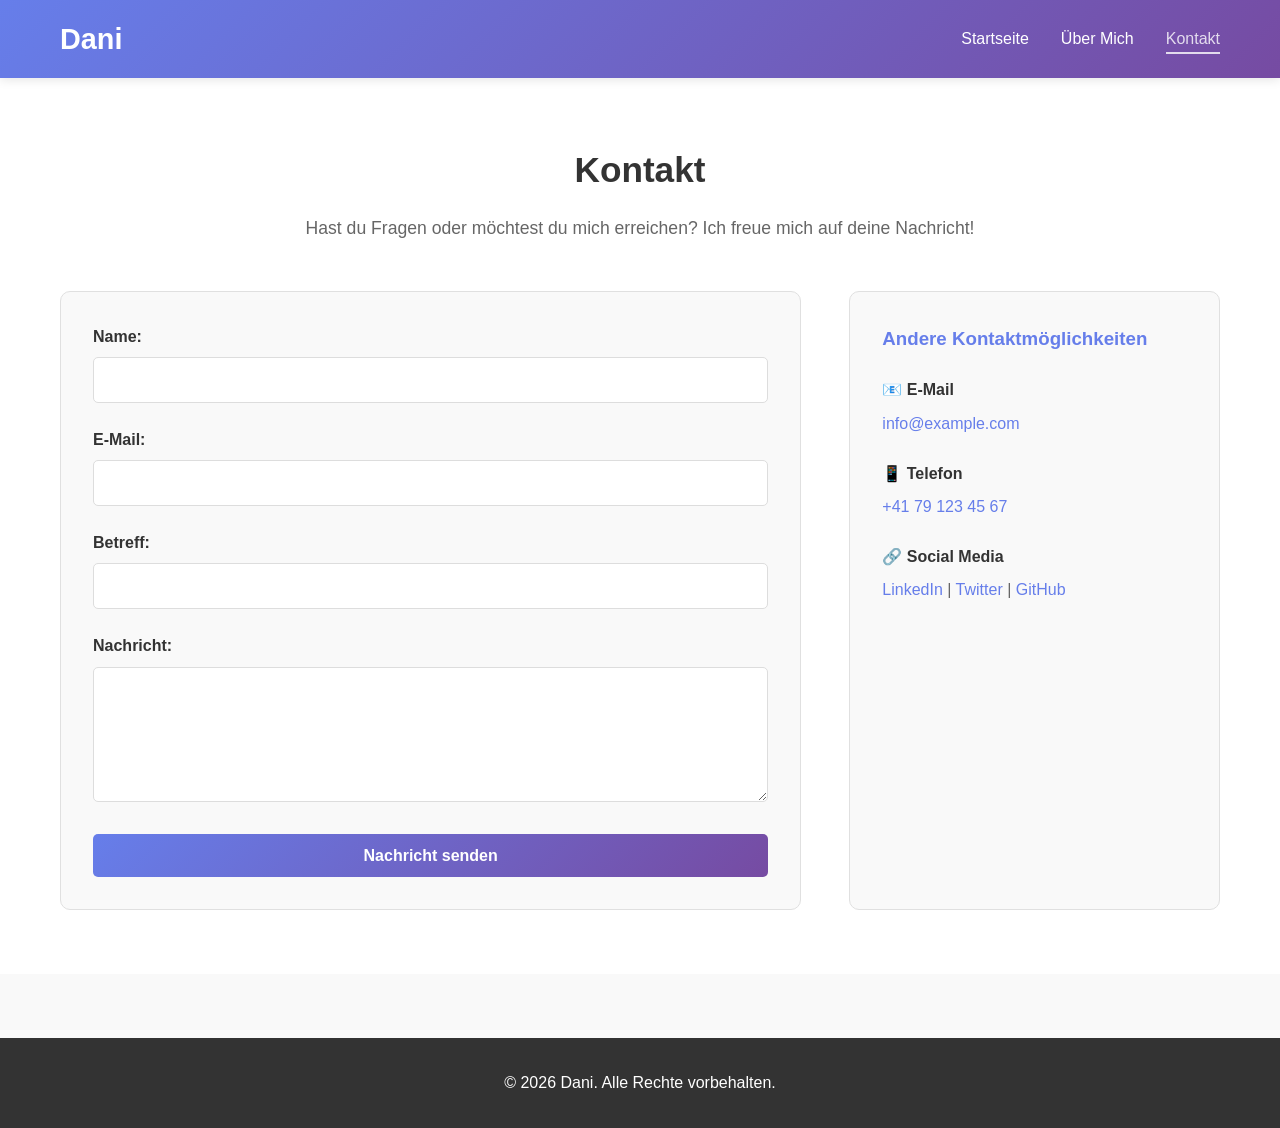
==== contact.html @ 3cc04a20 "Add all HTML pages for the homepage" ====
<!DOCTYPE html>
<html lang="de">
<head>
    <meta charset="UTF-8">
    <meta name="viewport" content="width=device-width, initial-scale=1.0">
    <title>Kontakt - Dani</title>
    <link rel="stylesheet" href="style.css">
</head>
<body>
    <nav class="navbar">
        <div class="nav-container">
            <h1 class="logo">Dani</h1>
            <ul class="nav-menu">
                <li><a href="index.html" class="nav-link">Startseite</a></li>
                <li><a href="about.html" class="nav-link">Über Mich</a></li>
                <li><a href="contact.html" class="nav-link active">Kontakt</a></li>
            </ul>
        </div>
    </nav>

    <section class="contact">
        <div class="container">
            <h2>Kontakt</h2>
            <p class="contact-intro">Hast du Fragen oder möchtest du mich erreichen? Ich freue mich auf deine Nachricht!</p>
            
            <div class="contact-content">
                <form class="contact-form">
                    <div class="form-group">
                        <label for="name">Name:</label>
                        <input type="text" id="name" name="name" required>
                    </div>

                    <div class="form-group">
                        <label for="email">E-Mail:</label>
                        <input type="email" id="email" name="email" required>
                    </div>

                    <div class="form-group">
                        <label for="subject">Betreff:</label>
                        <input type="text" id="subject" name="subject" required>
                    </div>

                    <div class="form-group">
                        <label for="message">Nachricht:</label>
                        <textarea id="message" name="message" rows="6" required></textarea>
                    </div>

                    <button type="submit" class="submit-button">Nachricht senden</button>
                </form>

                <div class="contact-info">
                    <h3>Andere Kontaktmöglichkeiten</h3>
                    <div class="info-item">
                        <h4>📧 E-Mail</h4>
                        <p><a href="mailto:info@example.com">info@example.com</a></p>
                    </div>
                    <div class="info-item">
                        <h4>📱 Telefon</h4>
                        <p><a href="tel:+41791234567">+41 79 123 45 67</a></p>
                    </div>
                    <div class="info-item">
                        <h4>🔗 Social Media</h4>
                        <p>
                            <a href="#">LinkedIn</a> | 
                            <a href="#">Twitter</a> | 
                            <a href="#">GitHub</a>
                        </p>
                    </div>
                </div>
            </div>
        </div>
    </section>

    <footer class="footer">
        <p>&copy; 2026 Dani. Alle Rechte vorbehalten.</p>
    </footer>
</body>
</html>
---- style.css ----
/* ===== General Styles ===== */
* {
    margin: 0;
    padding: 0;
    box-sizing: border-box;
}

body {
    font-family: 'Segoe UI', Tahoma, Geneva, Verdana, sans-serif;
    line-height: 1.6;
    color: #333;
    background-color: #f9f9f9;
}

.container {
    max-width: 1200px;
    margin: 0 auto;
    padding: 0 20px;
}

/* ===== Navigation ===== */
.navbar {
    background: linear-gradient(135deg, #667eea 0%, #764ba2 100%);
    padding: 1rem 0;
    position: sticky;
    top: 0;
    box-shadow: 0 2px 10px rgba(0, 0, 0, 0.1);
    z-index: 1000;
}

.nav-container {
    max-width: 1200px;
    margin: 0 auto;
    padding: 0 20px;
    display: flex;
    justify-content: space-between;
    align-items: center;
}

.logo {
    color: white;
    font-size: 1.8rem;
    font-weight: bold;
}

.nav-menu {
    display: flex;
    list-style: none;
    gap: 2rem;
}

.nav-link {
    color: white;
    text-decoration: none;
    transition: opacity 0.3s ease;
    font-weight: 500;
}

.nav-link:hover,
.nav-link.active {
    opacity: 0.8;
    border-bottom: 2px solid white;
    padding-bottom: 0.3rem;
}

/* ===== Hero Section ===== */
.hero {
    background: linear-gradient(135deg, #667eea 0%, #764ba2 100%);
    color: white;
    padding: 8rem 2rem;
    text-align: center;
}

.hero-content h2 {
    font-size: 3rem;
    margin-bottom: 1rem;
}

.hero-content p {
    font-size: 1.3rem;
    margin-bottom: 2rem;
}

.cta-button {
    display: inline-block;
    background: white;
    color: #667eea;
    padding: 0.8rem 2rem;
    border-radius: 5px;
    text-decoration: none;
    font-weight: bold;
    transition: transform 0.3s ease, box-shadow 0.3s ease;
}

.cta-button:hover {
    transform: translateY(-2px);
    box-shadow: 0 10px 20px rgba(0, 0, 0, 0.2);
}

/* ===== Features Section ===== */
.features {
    padding: 4rem 2rem;
    background: white;
}

.features h2 {
    text-align: center;
    font-size: 2.2rem;
    margin-bottom: 3rem;
}

.features-grid {
    display: grid;
    grid-template-columns: repeat(auto-fit, minmax(300px, 1fr));
    gap: 2rem;
}

.feature-card {
    background: linear-gradient(135deg, #667eea15 0%, #764ba215 100%);
    padding: 2rem;
    border-radius: 10px;
    text-align: center;
    transition: transform 0.3s ease, box-shadow 0.3s ease;
    border: 1px solid #e0e0e0;
}

.feature-card:hover {
    transform: translateY(-5px);
    box-shadow: 0 10px 25px rgba(0, 0, 0, 0.1);
}

.feature-card h3 {
    font-size: 1.5rem;
    margin-bottom: 1rem;
    color: #667eea;
}

.feature-card p {
    color: #666;
}

/* ===== About Section ===== */
.about {
    padding: 4rem 2rem;
    background: white;
}

.about h2 {
    font-size: 2.2rem;
    margin-bottom: 3rem;
    text-align: center;
}

.about-content {
    display: grid;
    grid-template-columns: 1fr 1fr;
    gap: 3rem;
    align-items: center;
}

.about-text h3 {
    font-size: 1.5rem;
    color: #667eea;
    margin-top: 1.5rem;
    margin-bottom: 0.8rem;
}

.about-text h3:first-child {
    margin-top: 0;
}

.about-text p {
    color: #666;
    margin-bottom: 1rem;
}

.skills-list {
    list-style: none;
    margin-top: 1rem;
}

.skills-list li {
    padding: 0.5rem 0;
    padding-left: 1.5rem;
    position: relative;
    color: #666;
}

.skills-list li:before {
    content: "✓";
    position: absolute;
    left: 0;
    color: #667eea;
    font-weight: bold;
}

.placeholder-image {
    background: linear-gradient(135deg, #667eea15 0%, #764ba215 100%);
    border: 2px dashed #667eea;
    border-radius: 10px;
    height: 300px;
    display: flex;
    align-items: center;
    justify-content: center;
    color: #999;
}

/* ===== Contact Section ===== */
.contact {
    padding: 4rem 2rem;
    background: white;
}

.contact h2 {
    font-size: 2.2rem;
    margin-bottom: 1rem;
    text-align: center;
}

.contact-intro {
    text-align: center;
    color: #666;
    margin-bottom: 3rem;
    font-size: 1.1rem;
}

.contact-content {
    display: grid;
    grid-template-columns: 2fr 1fr;
    gap: 3rem;
}

.contact-form {
    background: #f9f9f9;
    padding: 2rem;
    border-radius: 10px;
    border: 1px solid #e0e0e0;
}

.form-group {
    margin-bottom: 1.5rem;
}

.form-group label {
    display: block;
    margin-bottom: 0.5rem;
    font-weight: 600;
    color: #333;
}

.form-group input,
.form-group textarea {
    width: 100%;
    padding: 0.8rem;
    border: 1px solid #ddd;
    border-radius: 5px;
    font-family: inherit;
    font-size: 1rem;
    transition: border-color 0.3s ease;
}

.form-group input:focus,
.form-group textarea:focus {
    outline: none;
    border-color: #667eea;
    box-shadow: 0 0 0 3px rgba(102, 126, 234, 0.1);
}

.submit-button {
    background: linear-gradient(135deg, #667eea 0%, #764ba2 100%);
    color: white;
    padding: 0.8rem 2rem;
    border: none;
    border-radius: 5px;
    font-size: 1rem;
    font-weight: bold;
    cursor: pointer;
    width: 100%;
    transition: transform 0.3s ease, box-shadow 0.3s ease;
}

.submit-button:hover {
    transform: translateY(-2px);
    box-shadow: 0 5px 15px rgba(102, 126, 234, 0.4);
}

.contact-info {
    background: #f9f9f9;
    padding: 2rem;
    border-radius: 10px;
    border: 1px solid #e0e0e0;
}

.contact-info h3 {
    margin-bottom: 1.5rem;
    color: #667eea;
}

.info-item {
    margin-bottom: 1.5rem;
}

.info-item h4 {
    margin-bottom: 0.5rem;
    color: #333;
}

.info-item p {
    color: #666;
}

.info-item a {
    color: #667eea;
    text-decoration: none;
    transition: color 0.3s ease;
}

.info-item a:hover {
    color: #764ba2;
    text-decoration: underline;
}

/* ===== Footer ===== */
.footer {
    background: #333;
    color: white;
    text-align: center;
    padding: 2rem;
    margin-top: 4rem;
}

/* ===== Responsive Design ===== */
@media (max-width: 768px) {
    .nav-menu {
        gap: 1rem;
        font-size: 0.9rem;
    }

    .hero-content h2 {
        font-size: 2rem;
    }

    .about-content {
        grid-template-columns: 1fr;
    }

    .contact-content {
        grid-template-columns: 1fr;
    }

    .features-grid {
        grid-template-columns: 1fr;
    }
}
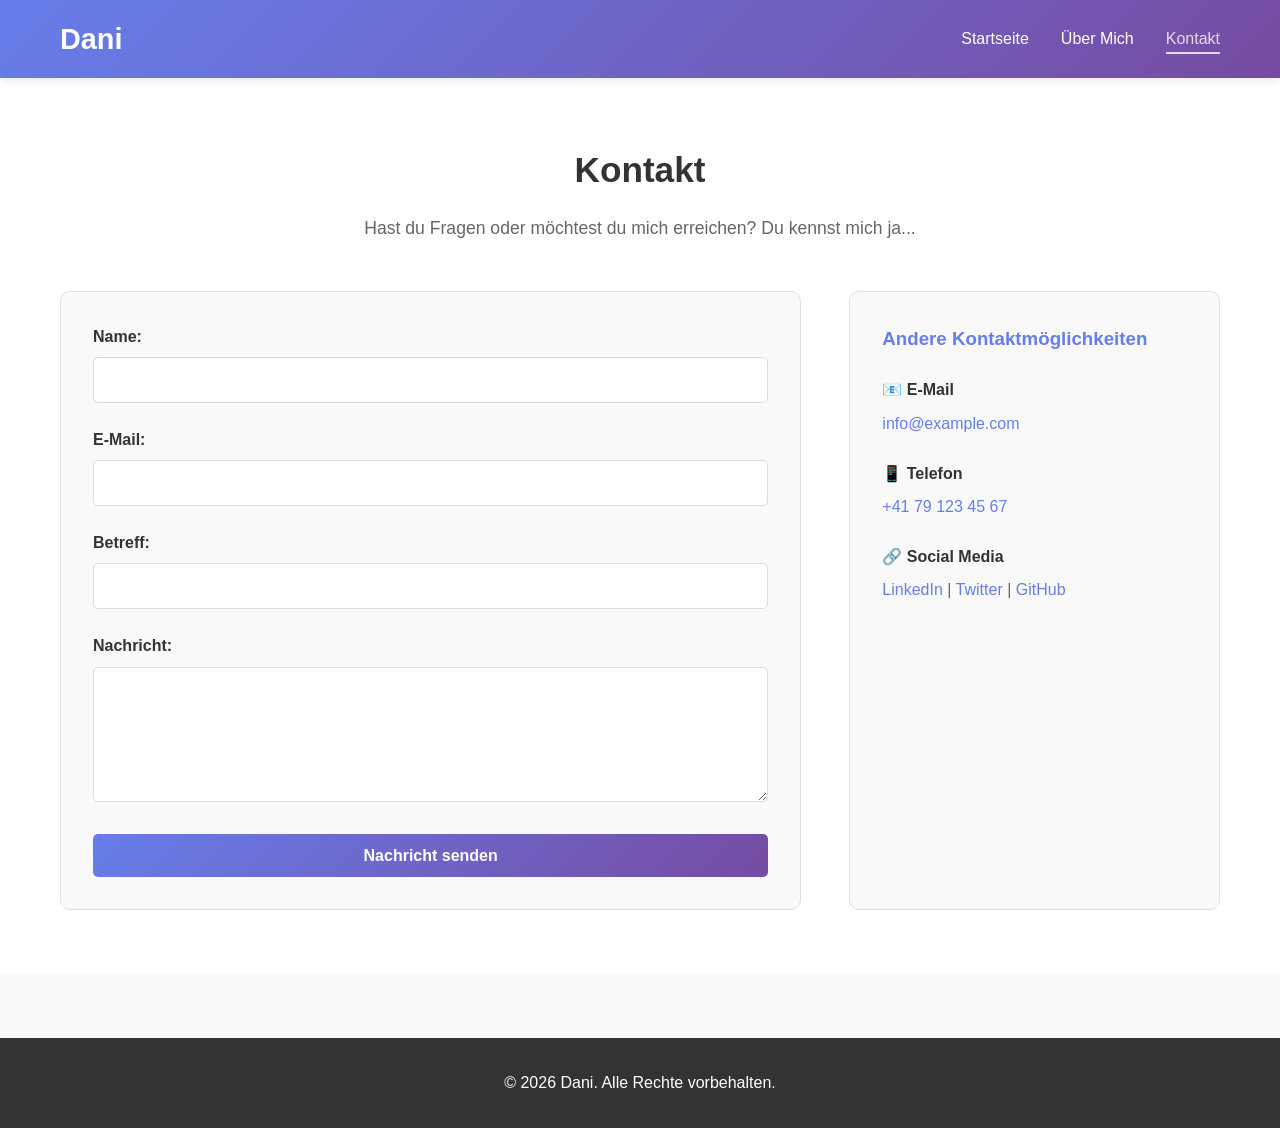
==== commit 4ad8541b: "Update contact.html" ====
--- a/contact.html
+++ b/contact.html
@@ -21,7 +21,7 @@
     <section class="contact">
         <div class="container">
             <h2>Kontakt</h2>
-            <p class="contact-intro">Hast du Fragen oder möchtest du mich erreichen? Ich freue mich auf deine Nachricht!</p>
+            <p class="contact-intro">Hast du Fragen oder möchtest du mich erreichen? Du kennst mich ja... </p>
             
             <div class="contact-content">
                 <form class="contact-form">
@@ -75,4 +75,4 @@
         <p>&copy; 2026 Dani. Alle Rechte vorbehalten.</p>
     </footer>
 </body>
-</html>+</html>
--- a/style.css
+++ b/style.css
@@ -192,6 +192,25 @@
     left: 0;
     color: #667eea;
     font-weight: bold;
+}
+
+.about-image {
+    display: flex;
+    align-items: center;
+    justify-content: center;
+}
+
+.profile-img {
+    width: 100%;
+    max-width: 400px;
+    height: auto;
+    border-radius: 10px;
+    box-shadow: 0 10px 30px rgba(0, 0, 0, 0.2);
+    transition: transform 0.3s ease;
+}
+
+.profile-img:hover {
+    transform: scale(1.05);
 }
 
 .placeholder-image {
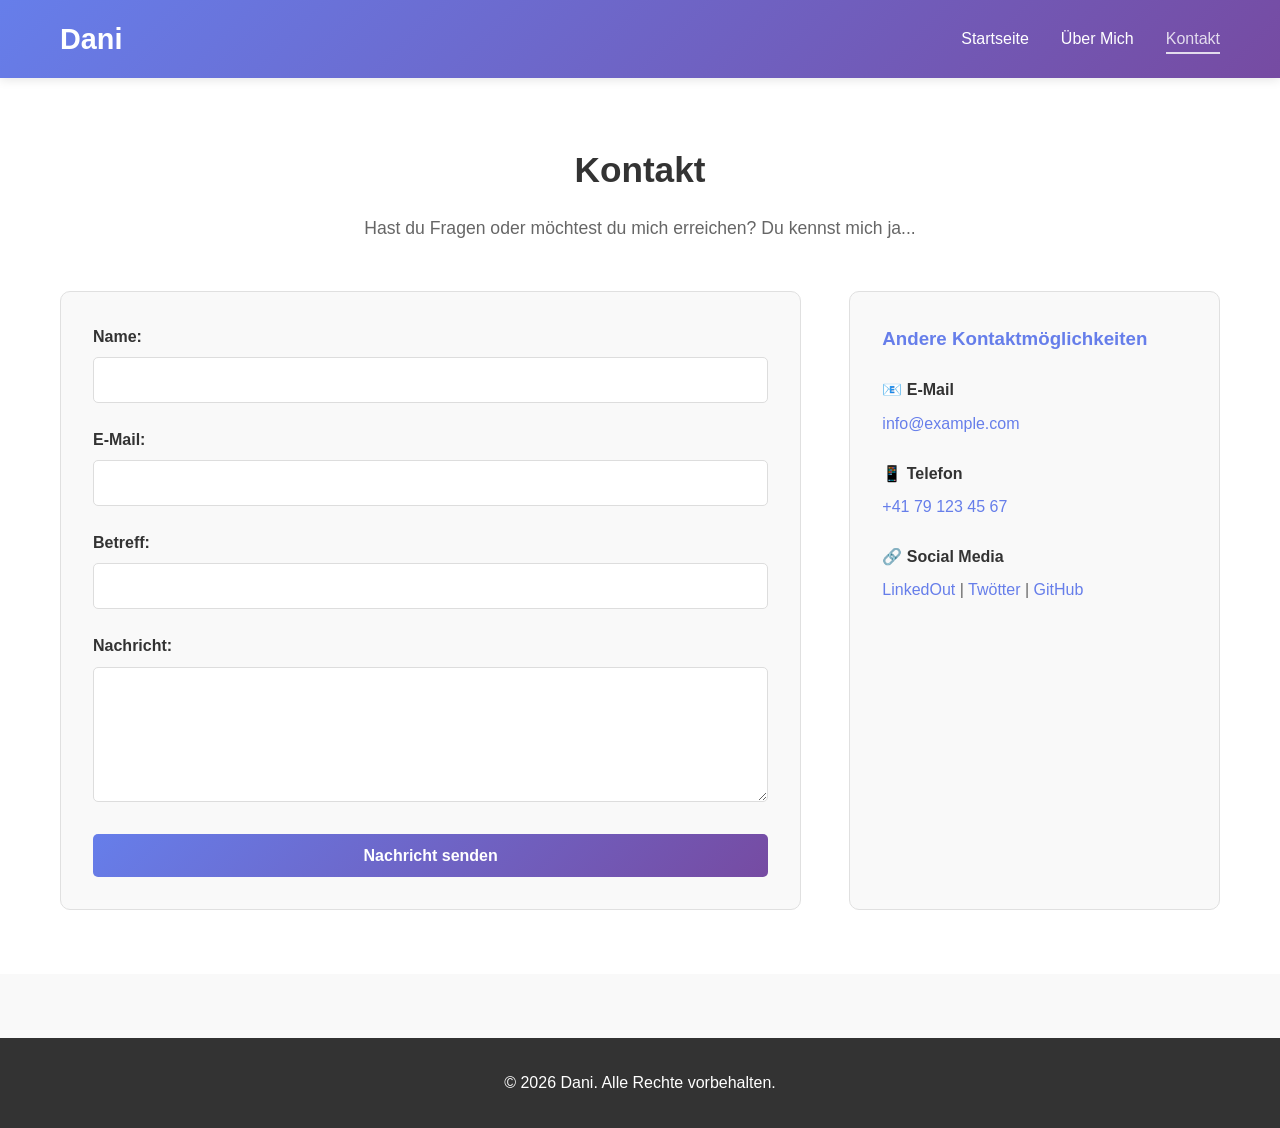
==== commit 6de7e1b4: "Update contact.html" ====
--- a/contact.html
+++ b/contact.html
@@ -27,17 +27,17 @@
                 <form class="contact-form">
                     <div class="form-group">
                         <label for="name">Name:</label>
-                        <input type="text" id="name" name="name" required>
+                        <input type="text" id="name" name="näim" required>
                     </div>
 
                     <div class="form-group">
                         <label for="email">E-Mail:</label>
-                        <input type="email" id="email" name="email" required>
+                        <input type="email" id="email" name="emäil" required>
                     </div>
 
                     <div class="form-group">
                         <label for="subject">Betreff:</label>
-                        <input type="text" id="subject" name="subject" required>
+                        <input type="text" id="subject" name="subtschegg" required>
                     </div>
 
                     <div class="form-group">
@@ -61,8 +61,8 @@
                     <div class="info-item">
                         <h4>🔗 Social Media</h4>
                         <p>
-                            <a href="#">LinkedIn</a> | 
-                            <a href="#">Twitter</a> | 
+                            <a href="#">LinkedOut</a> | 
+                            <a href="#">Twötter</a> | 
                             <a href="#">GitHub</a>
                         </p>
                     </div>
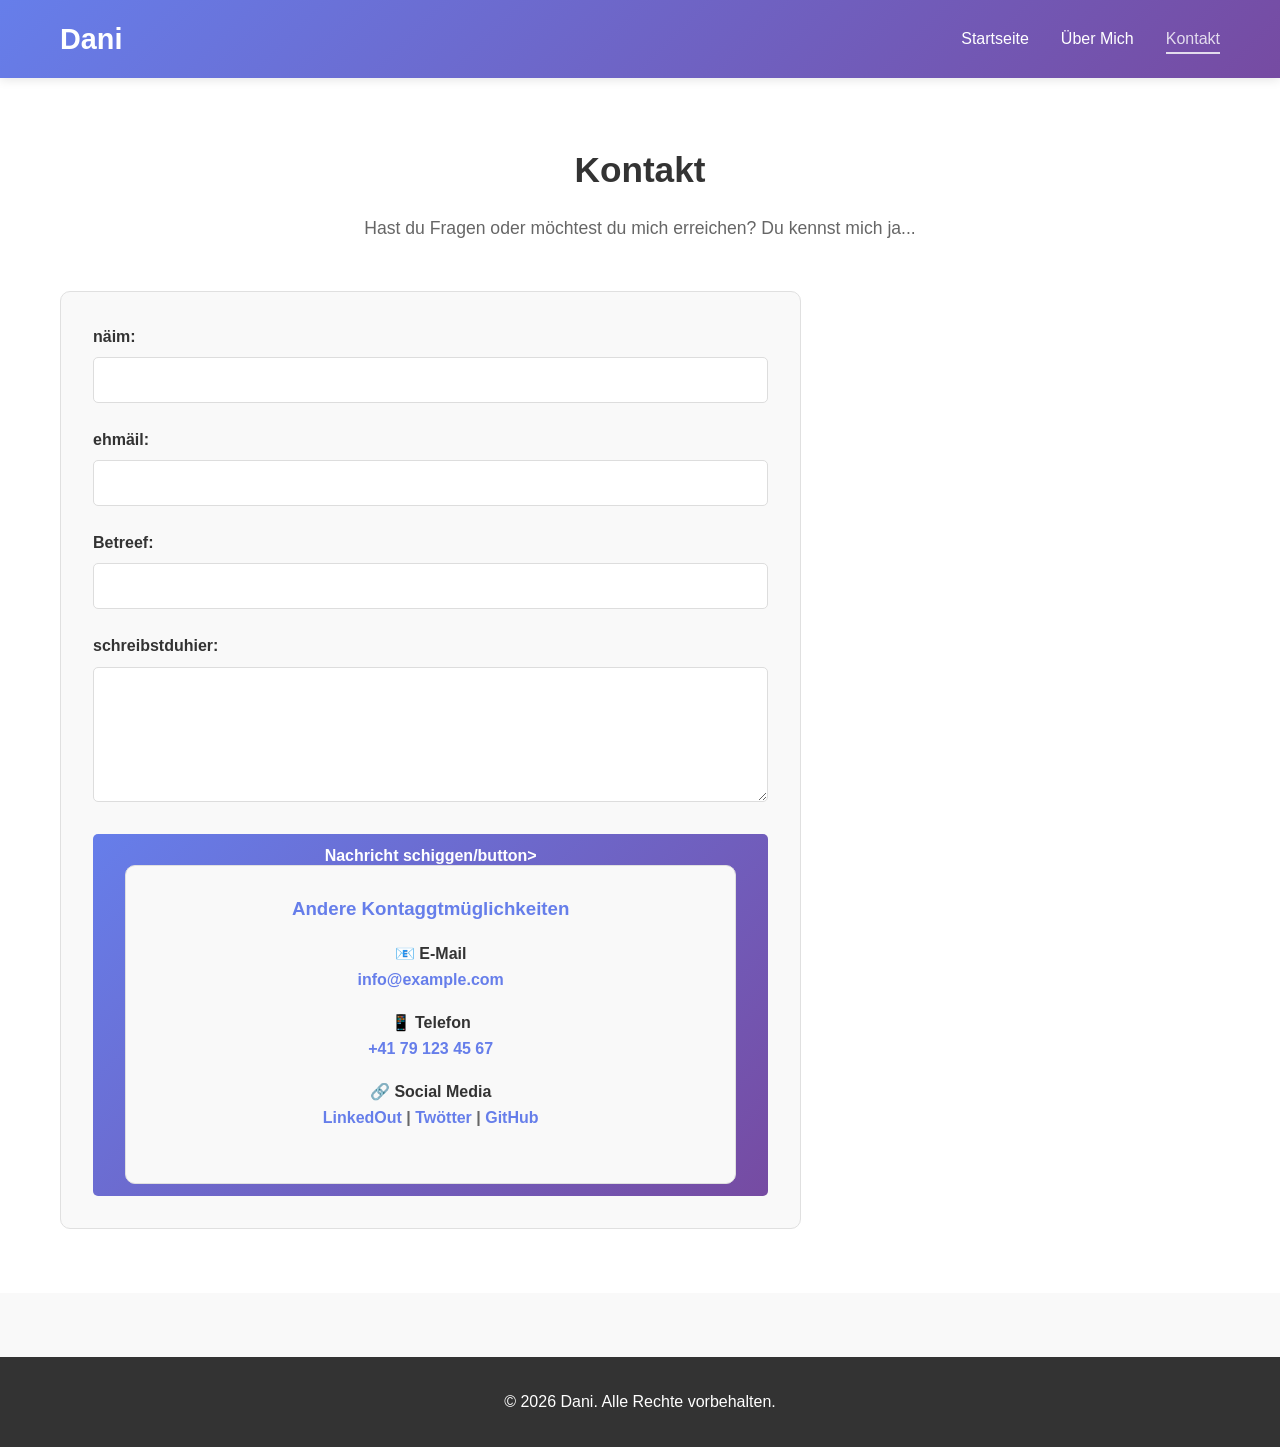
==== commit f64f544e: "Update contact.html" ====
--- a/contact.html
+++ b/contact.html
@@ -26,30 +26,30 @@
             <div class="contact-content">
                 <form class="contact-form">
                     <div class="form-group">
-                        <label for="name">Name:</label>
+                        <label for="name">näim:</label>
                         <input type="text" id="name" name="näim" required>
                     </div>
 
                     <div class="form-group">
-                        <label for="email">E-Mail:</label>
+                        <label for="email">ehmäil:</label>
                         <input type="email" id="email" name="emäil" required>
                     </div>
 
                     <div class="form-group">
-                        <label for="subject">Betreff:</label>
+                        <label for="subject">Betreef:</label>
                         <input type="text" id="subject" name="subtschegg" required>
                     </div>
 
                     <div class="form-group">
-                        <label for="message">Nachricht:</label>
+                        <label for="message">schreibstduhier:</label>
                         <textarea id="message" name="message" rows="6" required></textarea>
                     </div>
 
-                    <button type="submit" class="submit-button">Nachricht senden</button>
+                    <button type="submit" class="submit-button">Nachricht schiggen/button>
                 </form>
 
                 <div class="contact-info">
-                    <h3>Andere Kontaktmöglichkeiten</h3>
+                    <h3>Andere Kontaggtmüglichkeiten</h3>
                     <div class="info-item">
                         <h4>📧 E-Mail</h4>
                         <p><a href="mailto:info@example.com">info@example.com</a></p>
